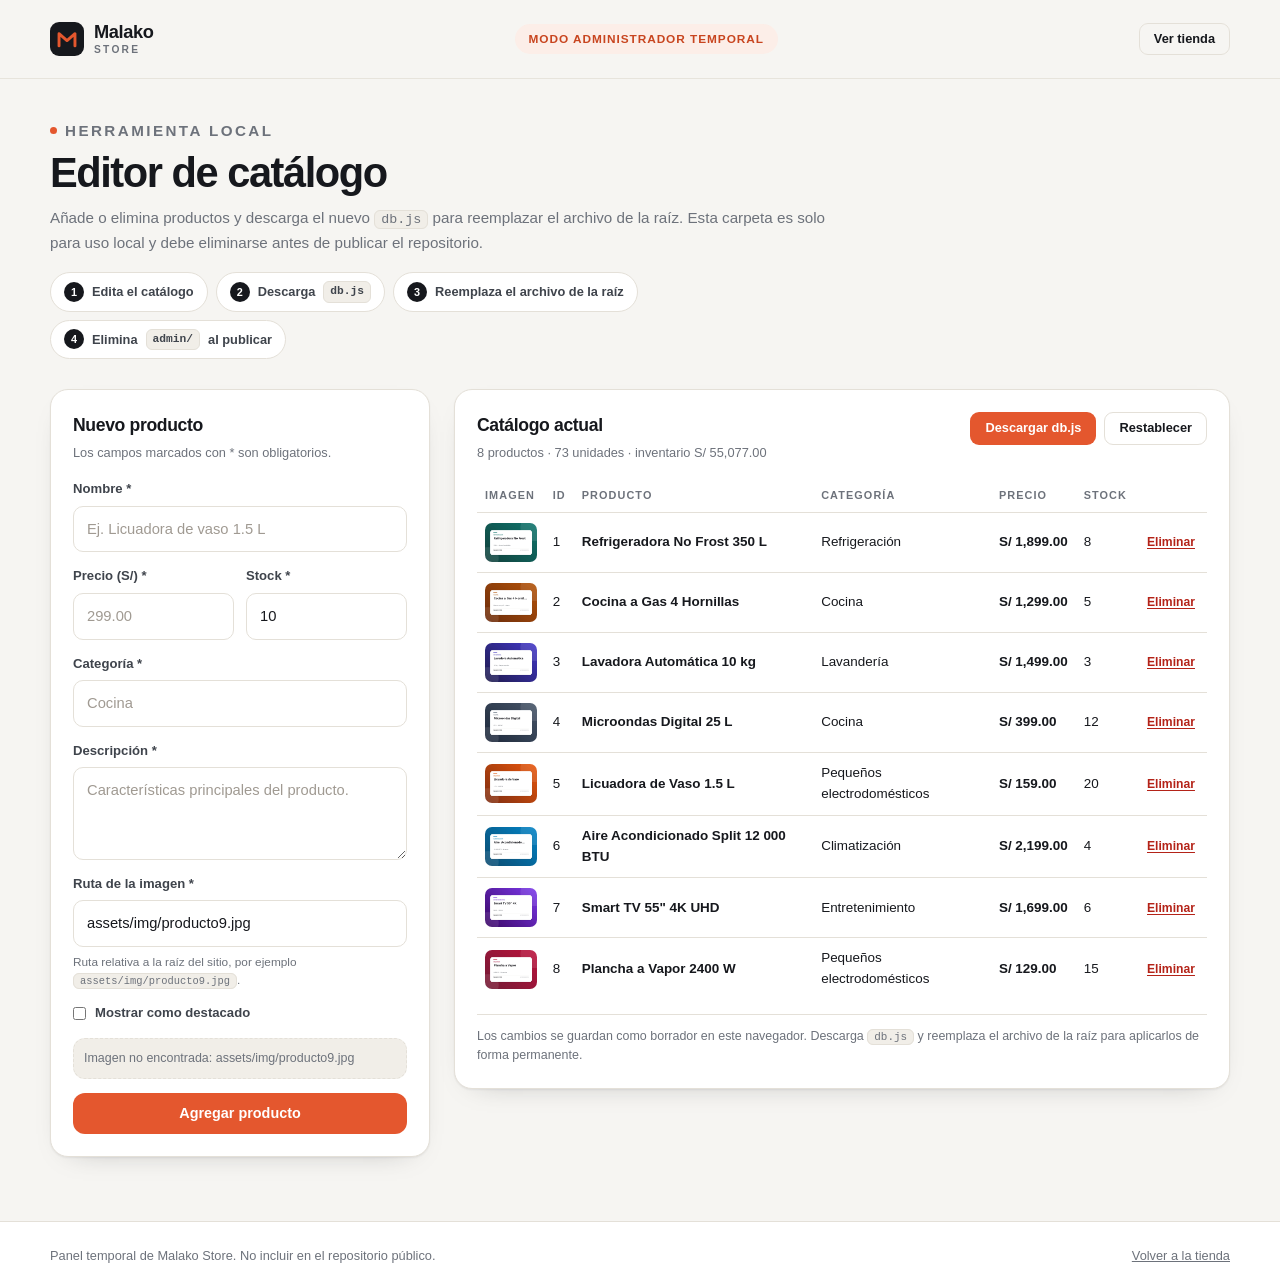
==== admin/index.html @ 4472041f "Add files via upload" ====
<!DOCTYPE html>
<html lang="es">
<head>
  <meta charset="UTF-8">
  <meta name="viewport" content="width=device-width, initial-scale=1">
  <meta name="theme-color" content="#16181d">
  <meta name="robots" content="noindex, nofollow">
  <meta name="description" content="Panel temporal para administrar el catálogo local de Malako Store.">
  <title>Administración temporal | Malako Store</title>
  <link rel="icon" href="../favicon.svg" type="image/svg+xml">
  <link rel="stylesheet" href="../style.css">
  <style>
    .admin-page {
      background: var(--bg);
    }

    .admin-topbar .header-inner {
      grid-template-columns: auto auto auto;
    }

    .admin-badge {
      justify-self: center;
      padding: 6px 14px;
      border-radius: 999px;
      background: var(--accent-soft);
      color: var(--accent-strong);
      font-size: 0.74rem;
      font-weight: 700;
      letter-spacing: 0.08em;
      text-transform: uppercase;
      white-space: nowrap;
    }

    .admin-main {
      padding: 38px 0 64px;
    }

    .admin-hero {
      max-width: 780px;
    }

    .admin-hero h1 {
      margin: 8px 0 10px;
      font-size: clamp(1.8rem, 4vw, 2.6rem);
      letter-spacing: -0.035em;
      line-height: 1.1;
    }

    .admin-hero p {
      color: var(--muted);
      font-size: 0.95rem;
    }

    .admin-steps {
      display: flex;
      flex-wrap: wrap;
      gap: 8px;
      margin-top: 18px;
      counter-reset: step;
    }

    .admin-steps li {
      display: inline-flex;
      align-items: center;
      gap: 8px;
      padding: 8px 13px;
      border: 1px solid var(--line);
      border-radius: 999px;
      background: var(--surface);
      font-size: 0.8rem;
      font-weight: 600;
      color: var(--ink-soft);
      counter-increment: step;
    }

    .admin-steps li::before {
      content: counter(step);
      display: grid;
      place-items: center;
      width: 20px;
      height: 20px;
      border-radius: 50%;
      background: var(--ink);
      color: #fff;
      font-size: 0.68rem;
      font-weight: 700;
    }

    .admin-grid {
      display: grid;
      grid-template-columns: minmax(0, 380px) minmax(0, 1fr);
      gap: 24px;
      align-items: start;
      margin-top: 30px;
    }

    .panel {
      padding: 22px;
      background: var(--surface);
      border: 1px solid var(--line);
      border-radius: 18px;
      box-shadow: var(--shadow-sm);
    }

    .panel-head {
      margin-bottom: 16px;
    }

    .panel-head h2 {
      font-size: 1.1rem;
      letter-spacing: -0.02em;
    }

    .panel-head p {
      margin-top: 4px;
      font-size: 0.8rem;
      color: var(--muted);
    }

    .panel-head-row {
      display: flex;
      flex-wrap: wrap;
      align-items: flex-start;
      justify-content: space-between;
      gap: 12px;
    }

    .admin-actions {
      display: flex;
      flex-wrap: wrap;
      gap: 8px;
    }

    .field-hint {
      font-size: 0.74rem;
      color: var(--muted);
    }

    .check {
      display: flex;
      align-items: center;
      gap: 9px;
      font-size: 0.86rem;
      font-weight: 600;
      color: var(--ink-soft);
      cursor: pointer;
    }

    .check input {
      width: auto;
      padding: 0;
      margin: 0;
      accent-color: var(--accent);
    }

    .image-preview {
      display: flex;
      align-items: center;
      gap: 12px;
      padding: 10px;
      border: 1px dashed var(--line);
      border-radius: 12px;
      background: var(--surface-2);
    }

    .image-preview img {
      width: 80px;
      height: 60px;
      border-radius: 8px;
      object-fit: cover;
      background: var(--surface);
    }

    .image-preview img:not([src]) {
      display: none;
    }

    .form-message.is-success {
      color: var(--success);
    }

    .image-preview span {
      font-size: 0.78rem;
      color: var(--muted);
      word-break: break-all;
    }

    .admin-banner {
      margin-bottom: 18px;
      padding: 10px 14px;
      border: 1px solid #f0d2c6;
      border-radius: 10px;
      background: var(--accent-soft);
      color: var(--accent-strong);
      font-size: 0.82rem;
      font-weight: 600;
    }

    .table-wrap {
      margin-top: 16px;
      overflow-x: auto;
    }

    .admin-table {
      width: 100%;
      min-width: 660px;
      border-collapse: collapse;
      font-size: 0.84rem;
    }

    .admin-table th {
      padding: 8px;
      border-bottom: 1px solid var(--line);
      text-align: left;
      font-size: 0.68rem;
      font-weight: 700;
      letter-spacing: 0.1em;
      text-transform: uppercase;
      color: var(--muted);
      white-space: nowrap;
    }

    .admin-table td {
      padding: 10px 8px;
      border-bottom: 1px solid var(--line);
      vertical-align: middle;
    }

    .admin-table tr:last-child td {
      border-bottom: 0;
    }

    .admin-table img {
      width: 52px;
      height: 39px;
      border-radius: 7px;
      object-fit: cover;
      background: var(--surface-2);
    }

    .admin-table .cell-name {
      font-weight: 600;
      min-width: 180px;
    }

    .admin-table .cell-price {
      white-space: nowrap;
      font-weight: 700;
    }

    .delete-btn {
      border: 0;
      background: none;
      padding: 4px;
      font-size: 0.76rem;
      font-weight: 700;
      color: var(--danger);
      text-decoration: underline;
      text-underline-offset: 2px;
    }

    .admin-note {
      margin-top: 14px;
      padding-top: 12px;
      border-top: 1px solid var(--line);
      font-size: 0.78rem;
      color: var(--muted);
    }

    .admin-footer {
      padding: 24px 0;
      border-top: 1px solid var(--line);
      background: var(--surface);
    }

    .admin-footer .container {
      display: flex;
      flex-wrap: wrap;
      align-items: center;
      justify-content: space-between;
      gap: 10px;
      font-size: 0.8rem;
      color: var(--muted);
    }

    @media (max-width: 1040px) {
      .admin-grid {
        grid-template-columns: 1fr;
      }
    }

    @media (max-width: 720px) {
      .admin-topbar .header-inner {
        grid-template-columns: 1fr auto;
      }

      .admin-badge {
        grid-column: 1 / -1;
        grid-row: 2;
        justify-self: start;
      }
    }
  </style>
</head>
<body class="admin-page">
  <header class="site-header admin-topbar">
    <div class="container header-inner">
      <a class="brand" href="../index.html" aria-label="Malako Store, ir a la tienda">
        <span class="brand-mark" aria-hidden="true">
          <svg viewBox="0 0 64 64" width="34" height="34">
            <rect width="64" height="64" rx="17" fill="currentColor"></rect>
            <path d="M17 45V22l15 13 15-13v23" fill="none" stroke="#e4572e" stroke-width="5.5" stroke-linecap="round" stroke-linejoin="round"></path>
          </svg>
        </span>
        <span class="brand-text"><strong>Malako</strong><small>Store</small></span>
      </a>
      <span class="admin-badge">Modo administrador temporal</span>
      <a class="btn btn-ghost btn-sm" href="../index.html">Ver tienda</a>
    </div>
  </header>

  <main class="container admin-main">
    <section class="admin-hero">
      <p class="eyebrow"><span class="dot" aria-hidden="true"></span> Herramienta local</p>
      <h1>Editor de catálogo</h1>
      <p>Añade o elimina productos y descarga el nuevo <code>db.js</code> para reemplazar el archivo de la raíz. Esta carpeta es solo para uso local y debe eliminarse antes de publicar el repositorio.</p>
      <ol class="admin-steps">
        <li>Edita el catálogo</li>
        <li>Descarga <code>db.js</code></li>
        <li>Reemplaza el archivo de la raíz</li>
        <li>Elimina <code>admin/</code> al publicar</li>
      </ol>
    </section>

    <p class="admin-banner" id="draft-note" hidden>Se restauró un borrador guardado en este navegador. Descarga <code>db.js</code> para aplicarlo de forma permanente.</p>

    <div class="admin-grid">
      <section class="panel" aria-labelledby="form-title">
        <div class="panel-head">
          <h2 id="form-title">Nuevo producto</h2>
          <p>Los campos marcados con * son obligatorios.</p>
        </div>

        <form class="form" id="product-form" novalidate>
          <div class="field">
            <label for="nombre">Nombre *</label>
            <input id="nombre" name="nombre" type="text" required minlength="3" maxlength="80" placeholder="Ej. Licuadora de vaso 1.5 L">
          </div>

          <div class="field-row">
            <div class="field">
              <label for="precio">Precio (S/) *</label>
              <input id="precio" name="precio" type="number" required min="1" step="0.01" inputmode="decimal" placeholder="299.00">
            </div>
            <div class="field">
              <label for="stock">Stock *</label>
              <input id="stock" name="stock" type="number" required min="0" step="1" value="10" inputmode="numeric">
            </div>
          </div>

          <div class="field">
            <label for="categoria">Categoría *</label>
            <input id="categoria" name="categoria" type="text" required list="categorias" maxlength="40" placeholder="Cocina">
            <datalist id="categorias"></datalist>
          </div>

          <div class="field">
            <label for="descripcion">Descripción *</label>
            <textarea id="descripcion" name="descripcion" required minlength="10" maxlength="220" rows="3" placeholder="Características principales del producto."></textarea>
          </div>

          <div class="field">
            <label for="imagen">Ruta de la imagen *</label>
            <input id="imagen" name="imagen" type="text" required pattern="(assets/|\.\./).+\.(jpg|jpeg|png|webp|svg)" placeholder="assets/img/producto9.jpg">
            <p class="field-hint">Ruta relativa a la raíz del sitio, por ejemplo <code>assets/img/producto9.jpg</code>.</p>
          </div>

          <div class="field">
            <label class="check"><input id="destacado" name="destacado" type="checkbox"> Mostrar como destacado</label>
          </div>

          <div class="image-preview" id="preview-wrap" hidden>
            <img id="preview" alt="Vista previa de la imagen">
            <span id="preview-name"></span>
          </div>

          <p class="form-message" id="form-message" role="status"></p>

          <button class="btn btn-primary btn-block" type="submit">Agregar producto</button>
        </form>
      </section>

      <section class="panel" aria-labelledby="table-title">
        <div class="panel-head panel-head-row">
          <div>
            <h2 id="table-title">Catálogo actual</h2>
            <p id="catalog-stats"></p>
          </div>
          <div class="admin-actions">
            <button class="btn btn-primary btn-sm" id="download-btn" type="button">Descargar db.js</button>
            <button class="btn btn-ghost btn-sm" id="reset-btn" type="button">Restablecer</button>
          </div>
        </div>

        <div class="table-wrap">
          <table class="admin-table">
            <thead>
              <tr>
                <th>Imagen</th>
                <th>ID</th>
                <th>Producto</th>
                <th>Categoría</th>
                <th>Precio</th>
                <th>Stock</th>
                <th><span class="sr-only">Acciones</span></th>
              </tr>
            </thead>
            <tbody id="product-rows"></tbody>
          </table>
        </div>

        <p class="empty-state" id="table-empty" hidden>No hay productos. Agrega el primero con el formulario.</p>
        <p class="admin-note">Los cambios se guardan como borrador en este navegador. Descarga <code>db.js</code> y reemplaza el archivo de la raíz para aplicarlos de forma permanente.</p>
      </section>
    </div>
  </main>

  <footer class="admin-footer">
    <div class="container">
      <p>Panel temporal de Malako Store. No incluir en el repositorio público.</p>
      <a href="../index.html">Volver a la tienda</a>
    </div>
  </footer>

  <script src="../db.js" defer></script>
  <script src="admin.js" defer></script>
</body>
</html>
---- style.css ----
:root {
  --bg: #f6f5f2;
  --surface: #ffffff;
  --surface-2: #f1eee8;
  --ink: #16181d;
  --ink-soft: #3f444c;
  --muted: #6d727b;
  --line: #e4e0d8;
  --accent: #e4572e;
  --accent-strong: #c8451f;
  --accent-soft: #fceee8;
  --teal: #0f766e;
  --success: #1f7a5c;
  --warning: #b45309;
  --danger: #b42318;
  --wa: #1b8a5a;
  --wa-strong: #157a4d;
  --shadow-sm: 0 1px 2px rgba(22, 24, 29, 0.06), 0 10px 30px -22px rgba(22, 24, 29, 0.4);
  --shadow-md: 0 18px 50px -24px rgba(22, 24, 29, 0.4);
  --shadow-lg: 0 40px 90px -30px rgba(22, 24, 29, 0.5);
  --radius-sm: 10px;
  --radius: 16px;
  --radius-lg: 24px;
  --container: 1180px;
  --header-h: 78px;
  --font-sans: "Segoe UI", "Helvetica Neue", Arial, system-ui, -apple-system, sans-serif;
}

*,
*::before,
*::after {
  box-sizing: border-box;
}

[hidden] {
  display: none !important;
}

html {
  scroll-behavior: smooth;
  scroll-padding-top: calc(var(--header-h) + 20px);
}

body {
  margin: 0;
  font-family: var(--font-sans);
  color: var(--ink);
  background: var(--bg);
  line-height: 1.55;
  -webkit-font-smoothing: antialiased;
  text-rendering: optimizeLegibility;
}

body.no-scroll {
  overflow: hidden;
}

img {
  display: block;
  max-width: 100%;
}

img.is-fallback {
  object-fit: contain;
  padding: 18px;
  background: var(--surface-2);
}

h1,
h2,
h3,
p {
  margin: 0;
}

ul,
ol {
  margin: 0;
  padding: 0;
  list-style: none;
}

button,
input,
select,
textarea {
  font: inherit;
  color: inherit;
}

button {
  cursor: pointer;
}

a {
  color: inherit;
}

code {
  font-family: "Cascadia Code", Consolas, monospace;
  font-size: 0.88em;
  background: var(--surface-2);
  border: 1px solid var(--line);
  border-radius: 6px;
  padding: 1px 6px;
}

::selection {
  background: var(--accent);
  color: #fff;
}

:focus-visible {
  outline: 3px solid var(--accent);
  outline-offset: 2px;
}

.sr-only {
  position: absolute;
  width: 1px;
  height: 1px;
  padding: 0;
  margin: -1px;
  overflow: hidden;
  clip: rect(0 0 0 0);
  white-space: nowrap;
  border: 0;
}

.skip-link {
  position: absolute;
  top: -60px;
  left: 16px;
  z-index: 200;
  background: var(--ink);
  color: #fff;
  padding: 10px 16px;
  border-radius: 0 0 10px 10px;
  text-decoration: none;
  font-size: 0.9rem;
}

.skip-link:focus {
  top: 0;
}

.container {
  width: min(100% - 40px, var(--container));
  margin-inline: auto;
}

.eyebrow {
  display: inline-flex;
  align-items: center;
  gap: 8px;
  font-size: 0.74rem;
  font-weight: 700;
  letter-spacing: 0.16em;
  text-transform: uppercase;
  color: var(--muted);
}

.eyebrow .dot {
  width: 7px;
  height: 7px;
  border-radius: 50%;
  background: var(--accent);
}

.helper {
  font-size: 0.8rem;
  color: var(--muted);
}

.helper-center {
  text-align: center;
}

.section {
  padding: 68px 0;
}

.section-head {
  display: flex;
  align-items: flex-end;
  justify-content: space-between;
  gap: 20px;
}

.section-head h2 {
  font-size: clamp(1.7rem, 3vw, 2.25rem);
  letter-spacing: -0.03em;
  line-height: 1.1;
  margin-top: 6px;
}

.site-header {
  position: sticky;
  top: 0;
  z-index: 50;
  background: rgba(246, 245, 242, 0.88);
  backdrop-filter: blur(14px);
  -webkit-backdrop-filter: blur(14px);
  border-bottom: 1px solid rgba(228, 224, 216, 0.8);
}

.header-inner {
  display: grid;
  grid-template-columns: auto minmax(220px, 520px) auto;
  align-items: center;
  justify-content: space-between;
  gap: 24px;
  min-height: var(--header-h);
}

.brand {
  display: inline-flex;
  align-items: center;
  gap: 10px;
  text-decoration: none;
  color: var(--ink);
}

.brand-mark {
  display: inline-flex;
  color: var(--ink);
}

.brand-text {
  display: flex;
  flex-direction: column;
  line-height: 1;
}

.brand-text strong {
  font-size: 1.14rem;
  letter-spacing: -0.02em;
}

.brand-text small {
  margin-top: 3px;
  font-size: 0.64rem;
  font-weight: 600;
  letter-spacing: 0.22em;
  text-transform: uppercase;
  color: var(--muted);
}

.search {
  position: relative;
  display: flex;
  align-items: center;
  width: 100%;
}

.search-icon {
  position: absolute;
  left: 16px;
  color: var(--muted);
  pointer-events: none;
}

.search input {
  width: 100%;
  border: 1px solid var(--line);
  background: var(--surface);
  border-radius: 999px;
  padding: 12px 48px 12px 44px;
  font-size: 0.92rem;
  color: var(--ink);
  transition: border-color 0.2s ease, box-shadow 0.2s ease;
}

.search input::placeholder {
  color: #98928a;
}

.search input:focus {
  outline: none;
  border-color: var(--accent);
  box-shadow: 0 0 0 4px var(--accent-soft);
}

.search-submit {
  position: absolute;
  right: 6px;
  display: grid;
  place-items: center;
  width: 34px;
  height: 34px;
  border: 0;
  border-radius: 50%;
  background: var(--ink);
  color: #fff;
  transition: background 0.2s ease;
}

.search-submit:hover {
  background: var(--accent);
}

.header-actions {
  display: flex;
  align-items: center;
  gap: 6px;
}

.user-area {
  position: relative;
}

.icon-btn {
  display: inline-flex;
  align-items: center;
  gap: 8px;
  padding: 9px 12px;
  border: 1px solid transparent;
  border-radius: 12px;
  background: transparent;
  color: var(--ink);
  font-size: 0.88rem;
  font-weight: 600;
  transition: background 0.2s ease, border-color 0.2s ease;
}

.icon-btn:hover {
  background: var(--surface);
  border-color: var(--line);
}

.icon-btn.is-logged {
  color: var(--teal);
}

.cart-btn {
  position: relative;
}

.cart-count {
  position: absolute;
  top: 0;
  left: 26px;
  min-width: 20px;
  height: 20px;
  padding: 0 5px;
  border-radius: 999px;
  background: var(--accent);
  color: #fff;
  font-size: 0.7rem;
  font-weight: 700;
  display: grid;
  place-items: center;
  animation: pop 0.28s ease;
}

.user-menu {
  position: absolute;
  right: 0;
  top: calc(100% + 10px);
  width: 250px;
  padding: 16px;
  background: var(--surface);
  border: 1px solid var(--line);
  border-radius: 16px;
  box-shadow: var(--shadow-md);
  z-index: 60;
}

.user-menu-name {
  font-weight: 700;
  letter-spacing: -0.01em;
}

.user-menu-email {
  font-size: 0.8rem;
  color: var(--muted);
  margin: 2px 0 12px;
  word-break: break-all;
}

@keyframes pop {
  0% {
    transform: scale(0.6);
  }
  70% {
    transform: scale(1.12);
  }
  100% {
    transform: scale(1);
  }
}

.hero {
  position: relative;
  padding: 58px 0 44px;
  overflow: hidden;
  background:
    radial-gradient(1100px 560px at 88% -12%, #ffe7dd 0%, rgba(255, 231, 221, 0) 62%),
    radial-gradient(860px 520px at -6% 8%, #e6f0ed 0%, rgba(230, 240, 237, 0) 58%);
}

.hero-inner {
  display: grid;
  grid-template-columns: 1.02fr 0.98fr;
  align-items: center;
  gap: 48px;
}

.hero-copy h1 {
  font-size: clamp(2.35rem, 5.2vw, 4rem);
  line-height: 1.04;
  letter-spacing: -0.04em;
  margin: 14px 0 18px;
}

.accent-text {
  color: var(--accent);
  white-space: nowrap;
  background-image: linear-gradient(transparent 66%, var(--accent-soft) 66%);
  -webkit-box-decoration-break: clone;
  box-decoration-break: clone;
}

.hero-text {
  max-width: 52ch;
  font-size: 1.04rem;
  color: var(--ink-soft);
}

.hero-actions {
  display: flex;
  flex-wrap: wrap;
  gap: 12px;
  margin-top: 28px;
}

.hero-perks {
  display: flex;
  flex-wrap: wrap;
  gap: 12px 20px;
  margin-top: 32px;
}

.hero-perks li {
  display: inline-flex;
  align-items: center;
  gap: 7px;
  font-size: 0.86rem;
  font-weight: 600;
  color: var(--ink-soft);
}

.hero-perks svg {
  color: var(--teal);
}

.hero-media {
  position: relative;
  min-height: 430px;
  display: grid;
  place-items: center;
}

.hero-card {
  background: var(--surface);
  border: 1px solid rgba(228, 224, 216, 0.9);
  border-radius: var(--radius-lg);
  overflow: hidden;
  box-shadow: var(--shadow-md);
}

.hero-card img {
  width: 100%;
  height: auto;
  aspect-ratio: 4 / 3;
  object-fit: cover;
}

.hero-card-main {
  width: 82%;
  transform: translateX(-4%) rotate(-2.5deg);
}

.hero-card-small {
  position: absolute;
  right: -3%;
  bottom: -24px;
  width: 32%;
  padding: 7px;
  transform: rotate(4deg);
  animation: floaty 6s ease-in-out infinite;
}

.hero-card-small img {
  border-radius: 14px;
}

.hero-badge {
  position: absolute;
  top: 6px;
  left: 2px;
  display: flex;
  flex-direction: column;
  align-items: center;
  padding: 12px 18px;
  border-radius: 18px;
  background: var(--ink);
  color: #fff;
  box-shadow: var(--shadow-md);
}

.hero-badge strong {
  font-size: 1.35rem;
  line-height: 1;
}

.hero-badge span {
  font-size: 0.68rem;
  letter-spacing: 0.08em;
  text-transform: uppercase;
  color: rgba(255, 255, 255, 0.7);
  margin-top: 4px;
}

.hero-chip {
  position: absolute;
  left: 6px;
  bottom: 34px;
  display: inline-flex;
  align-items: center;
  gap: 9px;
  padding: 10px 15px;
  border-radius: 999px;
  background: var(--surface);
  border: 1px solid var(--line);
  box-shadow: var(--shadow-sm);
  font-size: 0.82rem;
  font-weight: 600;
}

.hero-chip-dot {
  width: 8px;
  height: 8px;
  border-radius: 50%;
  background: var(--wa);
  box-shadow: 0 0 0 4px rgba(27, 138, 90, 0.15);
}

@keyframes floaty {
  0%,
  100% {
    transform: translateY(0) rotate(4deg);
  }
  50% {
    transform: translateY(-9px) rotate(4deg);
  }
}

.catalog {
  padding-top: 30px;
}

.results-count {
  font-size: 0.86rem;
  color: var(--muted);
}

.catalog-toolbar {
  display: flex;
  align-items: center;
  justify-content: space-between;
  gap: 18px;
  margin: 26px 0 26px;
}

.chips {
  display: flex;
  flex-wrap: wrap;
  gap: 8px;
}

.chip {
  padding: 9px 16px;
  border: 1px solid var(--line);
  border-radius: 999px;
  background: var(--surface);
  color: var(--ink-soft);
  font-size: 0.85rem;
  font-weight: 600;
  transition: background 0.18s ease, color 0.18s ease, border-color 0.18s ease;
}

.chip:hover {
  border-color: var(--ink);
  color: var(--ink);
}

.chip.is-active {
  background: var(--ink);
  border-color: var(--ink);
  color: #fff;
}

.sort-control {
  display: inline-flex;
  align-items: center;
  gap: 10px;
  font-size: 0.82rem;
  font-weight: 600;
  color: var(--muted);
  white-space: nowrap;
}

.sort-control select {
  padding: 9px 12px;
  border: 1px solid var(--line);
  border-radius: 10px;
  background: var(--surface);
  color: var(--ink);
  font-size: 0.85rem;
  cursor: pointer;
}

.product-grid {
  display: grid;
  grid-template-columns: repeat(auto-fill, minmax(235px, 1fr));
  gap: 22px;
}

.product-card {
  display: flex;
  flex-direction: column;
  background: var(--surface);
  border: 1px solid var(--line);
  border-radius: var(--radius);
  overflow: hidden;
  transition: transform 0.24s ease, box-shadow 0.24s ease, border-color 0.24s ease;
}

.product-card:hover {
  transform: translateY(-4px);
  box-shadow: var(--shadow-md);
  border-color: transparent;
}

.product-media {
  position: relative;
  aspect-ratio: 4 / 3;
  overflow: hidden;
  background: var(--surface-2);
}

.product-media img {
  width: 100%;
  height: 100%;
  object-fit: cover;
  transition: transform 0.4s ease;
}

.product-card:hover .product-media img {
  transform: scale(1.04);
}

.product-tag {
  position: absolute;
  top: 12px;
  left: 12px;
  z-index: 1;
  padding: 5px 10px;
  border-radius: 999px;
  background: var(--ink);
  color: #fff;
  font-size: 0.68rem;
  font-weight: 700;
  letter-spacing: 0.06em;
  text-transform: uppercase;
}

.product-body {
  display: flex;
  flex-direction: column;
  gap: 7px;
  flex: 1;
  padding: 18px;
}

.product-category {
  font-size: 0.68rem;
  font-weight: 700;
  letter-spacing: 0.12em;
  text-transform: uppercase;
  color: var(--accent);
}

.product-name {
  font-size: 1rem;
  font-weight: 700;
  line-height: 1.35;
  letter-spacing: -0.01em;
}

.product-desc {
  font-size: 0.84rem;
  line-height: 1.5;
  color: var(--muted);
  display: -webkit-box;
  -webkit-line-clamp: 2;
  -webkit-box-orient: vertical;
  overflow: hidden;
}

.product-meta {
  display: flex;
  align-items: baseline;
  justify-content: space-between;
  gap: 8px;
  margin-top: auto;
  padding-top: 12px;
}

.product-price {
  font-size: 1.18rem;
  font-weight: 800;
  letter-spacing: -0.02em;
}

.product-stock {
  font-size: 0.72rem;
  font-weight: 700;
  color: var(--success);
}

.product-stock.is-low {
  color: var(--warning);
}

.product-card .btn-add {
  margin-top: 4px;
}

.btn {
  display: inline-flex;
  align-items: center;
  justify-content: center;
  gap: 9px;
  padding: 12px 18px;
  border: 1px solid transparent;
  border-radius: 12px;
  font-size: 0.9rem;
  font-weight: 700;
  line-height: 1;
  text-decoration: none;
  white-space: nowrap;
  transition: background 0.18s ease, color 0.18s ease, border-color 0.18s ease, transform 0.18s ease;
}

.btn:hover {
  transform: translateY(-1px);
}

.btn:active {
  transform: translateY(0);
}

.btn:disabled {
  opacity: 0.5;
  cursor: not-allowed;
  transform: none;
}

.btn-primary {
  background: var(--accent);
  color: #fff;
}

.btn-primary:hover {
  background: var(--accent-strong);
}

.btn-ghost {
  background: transparent;
  border-color: var(--line);
  color: var(--ink);
}

.btn-ghost:hover {
  background: var(--surface);
  border-color: var(--ink);
}

.btn-lg {
  padding: 15px 24px;
  font-size: 0.98rem;
}

.btn-sm {
  padding: 9px 14px;
  font-size: 0.8rem;
  border-radius: 9px;
}

.btn-block {
  width: 100%;
}

.btn-wa {
  background: var(--wa);
  color: #fff;
}

.btn-wa:hover {
  background: var(--wa-strong);
}

.empty-state {
  padding: 48px 24px;
  text-align: center;
  border: 1px dashed var(--line);
  border-radius: var(--radius);
  background: var(--surface);
  color: var(--muted);
}

.empty-state svg {
  color: var(--accent);
  margin: 0 auto 12px;
}

.empty-state h3 {
  font-size: 1.08rem;
  color: var(--ink);
}

.empty-state p {
  font-size: 0.9rem;
  margin: 4px 0 18px;
}

.benefits {
  background: var(--ink);
  color: #f4f2ed;
  padding: 64px 0;
  margin-top: 30px;
}

.benefits .eyebrow {
  color: #f0a58c;
}

.benefits h2 {
  color: #fff;
}

.benefit-grid {
  display: grid;
  grid-template-columns: repeat(3, minmax(0, 1fr));
  gap: 18px;
  margin-top: 30px;
}

.benefit-card {
  padding: 26px;
  border: 1px solid rgba(255, 255, 255, 0.1);
  border-radius: var(--radius);
  background: rgba(255, 255, 255, 0.045);
}

.benefit-number {
  display: inline-block;
  font-size: 0.78rem;
  font-weight: 800;
  letter-spacing: 0.14em;
  color: var(--accent);
  margin-bottom: 16px;
}

.benefit-card h3 {
  font-size: 1.08rem;
  letter-spacing: -0.01em;
  margin-bottom: 6px;
}

.benefit-card p {
  font-size: 0.88rem;
  color: rgba(255, 255, 255, 0.66);
}

.payment-strip {
  display: flex;
  align-items: center;
  gap: 18px;
  margin-top: 26px;
  padding: 18px 22px;
  border-radius: var(--radius);
  background: rgba(255, 255, 255, 0.06);
  border: 1px solid rgba(255, 255, 255, 0.08);
}

.payment-strip p {
  font-size: 0.72rem;
  font-weight: 700;
  letter-spacing: 0.14em;
  text-transform: uppercase;
  color: rgba(255, 255, 255, 0.55);
}

.payment-strip ul {
  display: flex;
  flex-wrap: wrap;
  gap: 8px;
}

.payment-strip li {
  padding: 5px 12px;
  border-radius: 999px;
  background: rgba(255, 255, 255, 0.09);
  font-size: 0.8rem;
  font-weight: 600;
}

.site-footer {
  background: var(--surface);
  border-top: 1px solid var(--line);
  padding: 56px 0 24px;
}

.footer-inner {
  display: grid;
  grid-template-columns: 1.6fr 1fr 1fr 1.2fr;
  gap: 34px;
}

.footer-brand p {
  max-width: 34ch;
  margin-top: 14px;
  font-size: 0.88rem;
  color: var(--muted);
}

.footer-col h3 {
  font-size: 0.72rem;
  font-weight: 700;
  letter-spacing: 0.14em;
  text-transform: uppercase;
  color: var(--muted);
  margin-bottom: 14px;
}

.footer-col ul {
  display: flex;
  flex-direction: column;
  gap: 9px;
}

.footer-col a,
.footer-col span {
  font-size: 0.88rem;
  color: var(--ink-soft);
  text-decoration: none;
}

.footer-col a:hover {
  color: var(--accent);
}

.footer-note p {
  font-size: 0.82rem;
  color: var(--muted);
  line-height: 1.6;
}

.footer-bottom {
  display: flex;
  align-items: center;
  justify-content: space-between;
  gap: 10px;
  margin-top: 40px;
  padding-top: 20px;
  border-top: 1px solid var(--line);
  font-size: 0.78rem;
  color: var(--muted);
}

.whatsapp-fab {
  position: fixed;
  right: 22px;
  bottom: 22px;
  z-index: 40;
  display: grid;
  place-items: center;
  width: 54px;
  height: 54px;
  border-radius: 50%;
  background: var(--wa);
  color: #fff;
  box-shadow: 0 14px 30px -12px rgba(27, 138, 90, 0.7);
  transition: transform 0.18s ease, background 0.18s ease;
}

.whatsapp-fab:hover {
  transform: translateY(-2px) scale(1.04);
  background: var(--wa-strong);
}

.overlay {
  position: fixed;
  inset: 0;
  z-index: 70;
  background: rgba(12, 14, 17, 0.45);
  opacity: 0;
  visibility: hidden;
  transition: opacity 0.25s ease, visibility 0.25s ease;
}

.overlay.is-open {
  opacity: 1;
  visibility: visible;
}

.drawer {
  position: fixed;
  inset: 0;
  z-index: 80;
  display: flex;
  justify-content: flex-end;
  visibility: hidden;
  pointer-events: none;
}

.drawer.is-open {
  visibility: visible;
}

.drawer-panel {
  display: flex;
  flex-direction: column;
  width: min(430px, 100%);
  height: 100%;
  background: var(--surface);
  box-shadow: var(--shadow-lg);
  transform: translateX(100%);
  transition: transform 0.3s cubic-bezier(0.4, 0, 0.2, 1);
}

.drawer.is-open .drawer-panel {
  transform: translateX(0);
  pointer-events: auto;
}

.drawer-head {
  display: flex;
  align-items: center;
  justify-content: space-between;
  gap: 16px;
  padding: 18px 22px;
  border-bottom: 1px solid var(--line);
}

.drawer-head h2 {
  font-size: 1.3rem;
  letter-spacing: -0.02em;
  margin-top: 2px;
}

.drawer-body {
  flex: 1;
  overflow-y: auto;
  padding: 18px 22px;
}

.cart-items {
  display: flex;
  flex-direction: column;
  gap: 16px;
}

.cart-line {
  display: grid;
  grid-template-columns: 72px minmax(0, 1fr) auto;
  gap: 14px;
  align-items: start;
  padding-bottom: 16px;
  border-bottom: 1px solid var(--line);
}

.cart-line:last-child {
  border-bottom: 0;
  padding-bottom: 0;
}

.cart-thumb {
  width: 72px;
  height: 72px;
  border-radius: 12px;
  border: 1px solid var(--line);
  object-fit: cover;
  background: var(--surface-2);
}

.cart-line-name {
  font-size: 0.9rem;
  font-weight: 700;
  line-height: 1.3;
}

.cart-line-price {
  font-size: 0.78rem;
  color: var(--muted);
  margin-top: 3px;
}

.qty-control {
  display: inline-flex;
  align-items: center;
  margin-top: 10px;
  border: 1px solid var(--line);
  border-radius: 999px;
  overflow: hidden;
}

.qty-btn {
  width: 30px;
  height: 30px;
  border: 0;
  background: var(--surface);
  font-size: 1rem;
  line-height: 1;
  color: var(--ink);
  transition: background 0.15s ease;
}

.qty-btn:hover {
  background: var(--surface-2);
}

.qty-value {
  min-width: 30px;
  text-align: center;
  font-size: 0.82rem;
  font-weight: 700;
}

.cart-line-side {
  display: flex;
  flex-direction: column;
  align-items: flex-end;
  gap: 8px;
}

.cart-line-total {
  font-size: 0.9rem;
  font-weight: 800;
  white-space: nowrap;
}

.link-btn {
  border: 0;
  background: none;
  padding: 0;
  font-size: 0.76rem;
  font-weight: 600;
  color: var(--danger);
  text-decoration: underline;
  text-underline-offset: 2px;
}

.cart-empty {
  text-align: center;
  padding: 46px 10px;
  color: var(--muted);
}

.cart-empty svg {
  color: var(--muted);
  margin: 0 auto 12px;
}

.cart-empty h3 {
  font-size: 1.04rem;
  color: var(--ink);
}

.cart-empty p {
  font-size: 0.88rem;
  margin: 4px 0 18px;
}

.drawer-foot {
  padding: 18px 22px 20px;
  border-top: 1px solid var(--line);
  background: var(--surface);
}

.total-row {
  display: flex;
  align-items: baseline;
  justify-content: space-between;
  gap: 12px;
  margin-bottom: 8px;
  font-size: 0.92rem;
  font-weight: 600;
}

.total-row strong {
  font-size: 1.4rem;
  font-weight: 800;
  letter-spacing: -0.02em;
}

.drawer-foot .helper {
  margin-bottom: 14px;
}

.whatsapp-note {
  display: block;
  margin-top: 12px;
  text-align: center;
  font-size: 0.8rem;
  color: var(--muted);
  text-decoration: underline;
  text-underline-offset: 3px;
}

.whatsapp-note:hover {
  color: var(--wa);
}

.modal {
  position: fixed;
  inset: 0;
  z-index: 90;
  display: flex;
  align-items: center;
  justify-content: center;
  padding: 24px;
  background: rgba(12, 14, 17, 0.5);
  backdrop-filter: blur(3px);
  -webkit-backdrop-filter: blur(3px);
  opacity: 0;
  visibility: hidden;
  pointer-events: none;
  transition: opacity 0.22s ease, visibility 0.22s ease;
}

.modal.is-open {
  opacity: 1;
  visibility: visible;
  pointer-events: auto;
}

.modal-card {
  position: relative;
  width: min(460px, 100%);
  max-height: calc(100vh - 48px);
  overflow-y: auto;
  padding: 30px;
  background: var(--surface);
  border-radius: 22px;
  box-shadow: var(--shadow-lg);
  transform: translateY(14px) scale(0.98);
  transition: transform 0.25s ease;
}

.modal.is-open .modal-card {
  transform: translateY(0) scale(1);
}

.modal-wide {
  width: min(920px, 100%);
}

.modal-close {
  position: absolute;
  top: 14px;
  right: 14px;
  display: grid;
  place-items: center;
  width: 36px;
  height: 36px;
  border: 0;
  border-radius: 50%;
  background: var(--surface-2);
  color: var(--ink);
  transition: background 0.18s ease;
}

.modal-close:hover {
  background: var(--line);
}

.modal-title {
  font-size: 1.5rem;
  letter-spacing: -0.03em;
  line-height: 1.15;
  padding-right: 34px;
}

.modal-subtitle {
  margin: 8px 0 20px;
  font-size: 0.9rem;
  color: var(--muted);
}

.modal-footnote {
  margin-top: 18px;
  text-align: center;
  font-size: 0.74rem;
  color: var(--muted);
}

.auth-tabs {
  display: grid;
  grid-template-columns: 1fr 1fr;
  gap: 4px;
  padding: 4px;
  margin-bottom: 20px;
  border-radius: 12px;
  background: var(--surface-2);
}

.auth-tab {
  padding: 10px;
  border: 0;
  border-radius: 9px;
  background: transparent;
  font-size: 0.85rem;
  font-weight: 700;
  color: var(--muted);
  transition: background 0.18s ease, color 0.18s ease;
}

.auth-tab.is-active {
  background: var(--surface);
  color: var(--ink);
  box-shadow: var(--shadow-sm);
}

.form {
  display: flex;
  flex-direction: column;
  gap: 14px;
}

.field {
  display: flex;
  flex-direction: column;
  gap: 6px;
  min-width: 0;
}

.field label {
  font-size: 0.82rem;
  font-weight: 600;
  color: var(--ink-soft);
}

.field input,
.field select,
.field textarea {
  width: 100%;
  padding: 11px 13px;
  border: 1px solid var(--line);
  border-radius: 10px;
  background: var(--surface);
  font-size: 0.92rem;
  color: var(--ink);
  transition: border-color 0.18s ease, box-shadow 0.18s ease;
}

.field textarea {
  resize: vertical;
  min-height: 66px;
}

.field input::placeholder,
.field textarea::placeholder {
  color: #a09a92;
}

.field input:focus,
.field select:focus,
.field textarea:focus {
  outline: none;
  border-color: var(--accent);
  box-shadow: 0 0 0 4px var(--accent-soft);
}

.field-row {
  display: grid;
  grid-template-columns: 1fr 1fr;
  gap: 12px;
}

.optional {
  font-weight: 400;
  color: var(--muted);
}

.form-message {
  font-size: 0.82rem;
  font-weight: 600;
  color: var(--danger);
  line-height: 1.4;
}

.form-message:empty {
  display: none;
}

.checkout-grid {
  display: grid;
  grid-template-columns: 0.85fr 1.15fr;
  gap: 28px;
  align-items: start;
}

.checkout-summary {
  padding: 18px;
  border: 1px solid var(--line);
  border-radius: var(--radius);
  background: var(--surface-2);
}

.checkout-summary h3 {
  font-size: 0.78rem;
  font-weight: 700;
  letter-spacing: 0.12em;
  text-transform: uppercase;
  color: var(--muted);
}

.summary-list {
  display: flex;
  flex-direction: column;
  gap: 10px;
  margin: 14px 0;
}

.summary-list li {
  display: flex;
  align-items: flex-start;
  justify-content: space-between;
  gap: 12px;
  padding-bottom: 10px;
  border-bottom: 1px dashed var(--line);
  font-size: 0.85rem;
}

.summary-list li:last-child {
  border-bottom: 0;
  padding-bottom: 0;
}

.summary-list strong {
  white-space: nowrap;
}

.summary-qty {
  color: var(--muted);
  font-weight: 600;
}

.checkout-summary .helper {
  font-size: 0.76rem;
}

.payment-box {
  margin-top: 18px;
  padding-top: 16px;
  border-top: 1px solid var(--line);
}

.payment-box p {
  font-size: 0.7rem;
  font-weight: 700;
  letter-spacing: 0.1em;
  text-transform: uppercase;
  color: var(--muted);
}

.payment-box ul {
  display: flex;
  flex-wrap: wrap;
  gap: 6px;
  margin-top: 8px;
}

.payment-box li {
  padding: 4px 10px;
  border: 1px solid var(--line);
  border-radius: 999px;
  background: var(--surface);
  font-size: 0.72rem;
  font-weight: 600;
}

.wa-icon {
  display: grid;
  place-items: center;
  width: 64px;
  height: 64px;
  margin-bottom: 16px;
  border-radius: 50%;
  background: #e7f6ee;
  color: var(--wa);
}

#wa-modal .btn {
  margin-top: 10px;
}

.toasts {
  position: fixed;
  left: 50%;
  bottom: 88px;
  z-index: 75;
  display: flex;
  flex-direction: column;
  align-items: center;
  gap: 8px;
  width: min(92vw, 420px);
  transform: translateX(-50%);
  pointer-events: none;
}

.toast {
  width: 100%;
  padding: 12px 16px;
  border-radius: 12px;
  background: var(--ink);
  color: #fff;
  font-size: 0.85rem;
  box-shadow: var(--shadow-md);
  opacity: 0;
  transform: translateY(10px);
  transition: opacity 0.2s ease, transform 0.2s ease;
}

.toast.is-visible {
  opacity: 1;
  transform: translateY(0);
}

.toast-success {
  border-left: 4px solid #4ade80;
}

.toast-error {
  border-left: 4px solid #f87171;
}

@media (max-width: 1024px) {
  .header-inner {
    gap: 16px;
  }

  .hero-inner {
    gap: 32px;
  }

  .footer-inner {
    grid-template-columns: 1.4fr 1fr 1fr;
  }

  .footer-note {
    grid-column: 1 / -1;
  }
}

@media (max-width: 900px) {
  .header-inner {
    grid-template-columns: 1fr auto;
    gap: 10px 16px;
    padding-block: 12px;
  }

  .search {
    grid-column: 1 / -1;
    grid-row: 2;
    max-width: none;
  }

  .hero-inner {
    grid-template-columns: 1fr;
  }

  .hero-media {
    min-height: 360px;
    max-width: 560px;
    width: 100%;
    margin-inline: auto;
  }

  .hero-card-main {
    width: 76%;
  }

  .hero-card-small {
    width: 32%;
  }
}

@media (max-width: 768px) {
  .section {
    padding: 48px 0;
  }

  .hero {
    padding-top: 38px;
  }

  .section-head {
    flex-direction: column;
    align-items: flex-start;
    gap: 8px;
  }

  .catalog-toolbar {
    flex-direction: column;
    align-items: stretch;
  }

  .sort-control {
    justify-content: space-between;
  }

  .sort-control select {
    flex: 1;
    max-width: 260px;
  }

  .benefit-grid {
    grid-template-columns: 1fr;
  }

  .benefits {
    padding: 48px 0;
  }

  .payment-strip {
    flex-direction: column;
    align-items: flex-start;
    gap: 10px;
  }

  .footer-inner {
    grid-template-columns: 1fr 1fr;
    gap: 28px;
  }

  .footer-brand {
    grid-column: 1 / -1;
  }

  .footer-note {
    grid-column: 1 / -1;
  }

  .modal {
    padding: 14px;
  }

  .modal-card {
    padding: 24px 20px;
    max-height: calc(100vh - 28px);
  }

  .checkout-grid {
    grid-template-columns: 1fr;
    gap: 20px;
  }
}

@media (max-width: 640px) {
  .container {
    width: calc(100% - 32px);
  }

  .header-label {
    display: none;
  }

  .icon-btn {
    padding: 9px 10px;
  }

  .header-actions {
    gap: 2px;
  }

  .user-menu {
    right: -56px;
    width: 230px;
  }

  .hero-copy h1 {
    font-size: clamp(2rem, 10vw, 2.7rem);
  }

  .hero-text {
    font-size: 0.96rem;
  }

  .hero-actions .btn {
    flex: 1;
    padding-inline: 12px;
  }

  .hero-media {
    min-height: 300px;
  }

  .hero-badge {
    padding: 10px 14px;
  }

  .hero-chip {
    bottom: 10px;
  }

  .product-grid {
    grid-template-columns: repeat(2, minmax(0, 1fr));
    gap: 14px;
  }

  .product-body {
    padding: 14px;
  }

  .product-name {
    font-size: 0.92rem;
  }

  .product-desc {
    font-size: 0.79rem;
  }

  .product-price {
    font-size: 1.04rem;
  }

  .product-stock {
    font-size: 0.66rem;
  }

  .product-card .btn-add {
    font-size: 0.78rem;
    padding: 10px;
  }

  .field-row {
    grid-template-columns: 1fr;
  }

  .cart-line {
    grid-template-columns: 60px minmax(0, 1fr);
  }

  .cart-thumb {
    width: 60px;
    height: 60px;
  }

  .cart-line-side {
    grid-column: 2;
    flex-direction: row;
    align-items: center;
    justify-content: space-between;
    width: 100%;
  }

  .footer-bottom {
    flex-direction: column;
    align-items: flex-start;
    gap: 6px;
  }

  .modal-title {
    font-size: 1.3rem;
  }

  .whatsapp-fab {
    right: 14px;
    bottom: 14px;
    width: 50px;
    height: 50px;
  }

  .toasts {
    bottom: 76px;
  }
}

@media (max-width: 420px) {
  .brand-text small {
    display: none;
  }

  .hero-card-main {
    width: 88%;
  }

  .hero-card-small {
    width: 36%;
    bottom: -14px;
  }

  .hero-badge {
    top: -2px;
    left: -4px;
  }

  .product-category {
    font-size: 0.63rem;
    letter-spacing: 0.08em;
  }

  .product-card .btn-add {
    font-size: 0.72rem;
    padding: 9px 6px;
  }

  .product-body {
    gap: 6px;
    padding: 12px;
  }

  .footer-inner {
    grid-template-columns: 1fr;
  }

  .chips {
    gap: 6px;
  }

  .chip {
    padding: 8px 12px;
    font-size: 0.8rem;
  }
}

@media (prefers-reduced-motion: reduce) {
  *,
  *::before,
  *::after {
    animation-duration: 0.01ms !important;
    animation-iteration-count: 1 !important;
    transition-duration: 0.01ms !important;
    scroll-behavior: auto !important;
  }
}
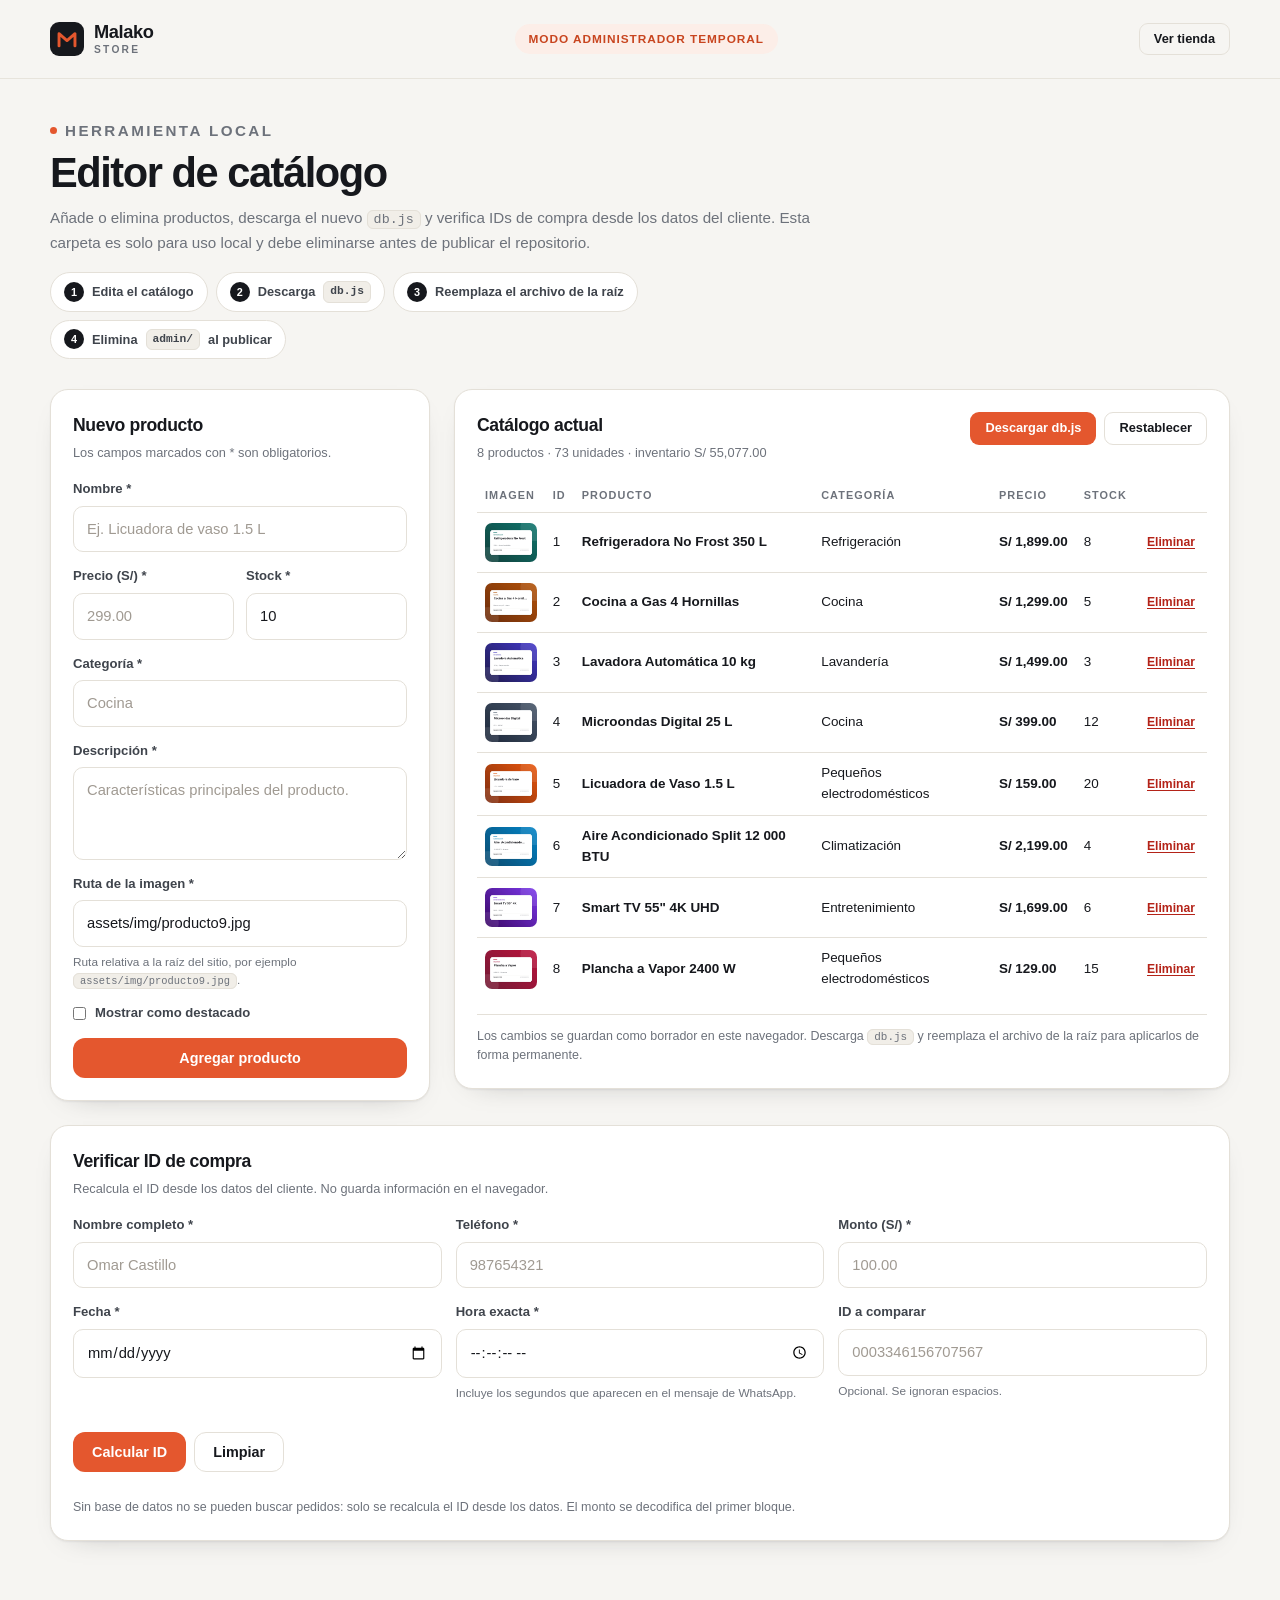
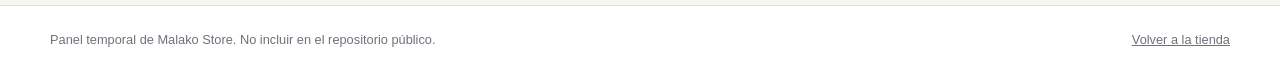
==== commit 0f5727df: "Add files via upload" ====
--- a/admin/index.html
+++ b/admin/index.html
@@ -267,6 +267,75 @@
       color: var(--muted);
     }
 
+    .verifier-panel {
+      margin-top: 24px;
+    }
+
+    .verifier-fields {
+      display: grid;
+      grid-template-columns: repeat(3, minmax(0, 1fr));
+      gap: 14px;
+    }
+
+    .verifier-actions {
+      display: flex;
+      flex-wrap: wrap;
+      gap: 8px;
+      margin-top: 16px;
+    }
+
+    .verifier-result {
+      margin-top: 16px;
+      padding: 16px;
+      border: 1px solid var(--line);
+      border-radius: 12px;
+      background: var(--surface-2);
+    }
+
+    .verifier-label {
+      font-size: 0.68rem;
+      font-weight: 700;
+      letter-spacing: 0.1em;
+      text-transform: uppercase;
+      color: var(--muted);
+    }
+
+    .verifier-id {
+      margin-top: 4px;
+      font-family: ui-monospace, SFMono-Regular, Consolas, "Liberation Mono", monospace;
+      font-size: 1.35rem;
+      font-weight: 700;
+      letter-spacing: 0.04em;
+      word-break: break-all;
+    }
+
+    .verifier-meta {
+      margin-top: 6px;
+      font-size: 0.82rem;
+      color: var(--muted);
+      word-break: break-word;
+    }
+
+    .verifier-status {
+      margin-top: 10px;
+      font-size: 0.85rem;
+      font-weight: 700;
+    }
+
+    .verifier-status.is-success {
+      color: var(--success);
+    }
+
+    .verifier-status.is-error {
+      color: var(--danger);
+    }
+
+    .verifier-note {
+      margin-top: 12px;
+      font-size: 0.78rem;
+      color: var(--muted);
+    }
+
     .admin-footer {
       padding: 24px 0;
       border-top: 1px solid var(--line);
@@ -287,6 +356,10 @@
       .admin-grid {
         grid-template-columns: 1fr;
       }
+
+      .verifier-fields {
+        grid-template-columns: repeat(2, minmax(0, 1fr));
+      }
     }
 
     @media (max-width: 720px) {
@@ -298,6 +371,10 @@
         grid-column: 1 / -1;
         grid-row: 2;
         justify-self: start;
+      }
+
+      .verifier-fields {
+        grid-template-columns: 1fr;
       }
     }
   </style>
@@ -323,7 +400,7 @@
     <section class="admin-hero">
       <p class="eyebrow"><span class="dot" aria-hidden="true"></span> Herramienta local</p>
       <h1>Editor de catálogo</h1>
-      <p>Añade o elimina productos y descarga el nuevo <code>db.js</code> para reemplazar el archivo de la raíz. Esta carpeta es solo para uso local y debe eliminarse antes de publicar el repositorio.</p>
+      <p>Añade o elimina productos, descarga el nuevo <code>db.js</code> y verifica IDs de compra desde los datos del cliente. Esta carpeta es solo para uso local y debe eliminarse antes de publicar el repositorio.</p>
       <ol class="admin-steps">
         <li>Edita el catálogo</li>
         <li>Descarga <code>db.js</code></li>
@@ -423,6 +500,60 @@
         <p class="admin-note">Los cambios se guardan como borrador en este navegador. Descarga <code>db.js</code> y reemplaza el archivo de la raíz para aplicarlos de forma permanente.</p>
       </section>
     </div>
+
+    <section class="panel verifier-panel" aria-labelledby="verifier-title">
+      <div class="panel-head">
+        <h2 id="verifier-title">Verificar ID de compra</h2>
+        <p>Recalcula el ID desde los datos del cliente. No guarda información en el navegador.</p>
+      </div>
+
+      <form class="form" id="verify-form" novalidate>
+        <div class="verifier-fields">
+          <div class="field">
+            <label for="verify-nombre">Nombre completo *</label>
+            <input id="verify-nombre" type="text" autocomplete="off" placeholder="Omar Castillo" required minlength="3">
+          </div>
+          <div class="field">
+            <label for="verify-telefono">Teléfono *</label>
+            <input id="verify-telefono" type="tel" inputmode="tel" autocomplete="off" placeholder="987654321" required minlength="6" maxlength="20">
+          </div>
+          <div class="field">
+            <label for="verify-monto">Monto (S/) *</label>
+            <input id="verify-monto" type="number" inputmode="decimal" step="0.01" min="0.01" max="999999.99" placeholder="100.00" required>
+          </div>
+          <div class="field">
+            <label for="verify-fecha">Fecha *</label>
+            <input id="verify-fecha" type="date" required>
+          </div>
+          <div class="field">
+            <label for="verify-hora">Hora exacta *</label>
+            <input id="verify-hora" type="time" step="1" required>
+            <p class="field-hint">Incluye los segundos que aparecen en el mensaje de WhatsApp.</p>
+          </div>
+          <div class="field">
+            <label for="verify-id">ID a comparar</label>
+            <input id="verify-id" type="text" inputmode="numeric" autocomplete="off" maxlength="20" placeholder="0003346156707567">
+            <p class="field-hint">Opcional. Se ignoran espacios.</p>
+          </div>
+        </div>
+
+        <div class="verifier-actions">
+          <button class="btn btn-primary" type="submit">Calcular ID</button>
+          <button class="btn btn-ghost" type="reset">Limpiar</button>
+        </div>
+
+        <p class="form-message" id="verify-message" role="status"></p>
+
+        <div class="verifier-result" id="verify-result" hidden>
+          <p class="verifier-label">ID calculado</p>
+          <p class="verifier-id" id="verify-id-output"></p>
+          <p class="verifier-meta" id="verify-meta"></p>
+          <p class="verifier-status" id="verify-status"></p>
+        </div>
+
+        <p class="verifier-note">Sin base de datos no se pueden buscar pedidos: solo se recalcula el ID desde los datos. El monto se decodifica del primer bloque.</p>
+      </form>
+    </section>
   </main>
 
   <footer class="admin-footer">
@@ -432,6 +563,7 @@
     </div>
   </footer>
 
+  <script src="../order-id.js" defer></script>
   <script src="../db.js" defer></script>
   <script src="admin.js" defer></script>
 </body>
--- a/style.css
+++ b/style.css
@@ -204,6 +204,64 @@
   border-bottom: 1px solid rgba(228, 224, 216, 0.8);
 }
 
+.admin-notice {
+  border-bottom: 1px solid #f3d2c7;
+  background: var(--accent-soft);
+  color: var(--accent-strong);
+  opacity: 0;
+  transform: translateY(-4px);
+  transition: opacity 0.2s ease, transform 0.2s ease;
+}
+
+.admin-notice.is-visible {
+  opacity: 1;
+  transform: translateY(0);
+}
+
+.admin-notice-inner {
+  display: flex;
+  align-items: center;
+  gap: 10px;
+  min-height: 42px;
+  padding: 8px 0;
+  font-size: 0.82rem;
+  font-weight: 700;
+  letter-spacing: 0.01em;
+}
+
+.admin-notice-dot {
+  flex: 0 0 auto;
+  width: 8px;
+  height: 8px;
+  border-radius: 50%;
+  background: var(--accent);
+  box-shadow: 0 0 0 4px rgba(228, 87, 46, 0.14);
+}
+
+.admin-notice-close {
+  display: grid;
+  place-items: center;
+  width: 28px;
+  height: 28px;
+  margin-left: auto;
+  padding: 0;
+  border: 0;
+  border-radius: 50%;
+  background: transparent;
+  color: currentColor;
+  cursor: pointer;
+  transition: background 0.18s ease;
+}
+
+.admin-notice-close:hover {
+  background: rgba(228, 87, 46, 0.12);
+}
+
+.admin-notice-close:focus-visible {
+  outline: 2px solid currentColor;
+  outline-offset: 2px;
+}
+
 .header-inner {
   display: grid;
   grid-template-columns: auto minmax(220px, 520px) auto;
@@ -305,10 +363,6 @@
   gap: 6px;
 }
 
-.user-area {
-  position: relative;
-}
-
 .icon-btn {
   display: inline-flex;
   align-items: center;
@@ -326,10 +380,6 @@
 .icon-btn:hover {
   background: var(--surface);
   border-color: var(--line);
-}
-
-.icon-btn.is-logged {
-  color: var(--teal);
 }
 
 .cart-btn {
@@ -353,31 +403,6 @@
   animation: pop 0.28s ease;
 }
 
-.user-menu {
-  position: absolute;
-  right: 0;
-  top: calc(100% + 10px);
-  width: 250px;
-  padding: 16px;
-  background: var(--surface);
-  border: 1px solid var(--line);
-  border-radius: 16px;
-  box-shadow: var(--shadow-md);
-  z-index: 60;
-}
-
-.user-menu-name {
-  font-weight: 700;
-  letter-spacing: -0.01em;
-}
-
-.user-menu-email {
-  font-size: 0.8rem;
-  color: var(--muted);
-  margin: 2px 0 12px;
-  word-break: break-all;
-}
-
 @keyframes pop {
   0% {
     transform: scale(0.6);
@@ -1301,40 +1326,6 @@
   color: var(--muted);
 }
 
-.modal-footnote {
-  margin-top: 18px;
-  text-align: center;
-  font-size: 0.74rem;
-  color: var(--muted);
-}
-
-.auth-tabs {
-  display: grid;
-  grid-template-columns: 1fr 1fr;
-  gap: 4px;
-  padding: 4px;
-  margin-bottom: 20px;
-  border-radius: 12px;
-  background: var(--surface-2);
-}
-
-.auth-tab {
-  padding: 10px;
-  border: 0;
-  border-radius: 9px;
-  background: transparent;
-  font-size: 0.85rem;
-  font-weight: 700;
-  color: var(--muted);
-  transition: background 0.18s ease, color 0.18s ease;
-}
-
-.auth-tab.is-active {
-  background: var(--surface);
-  color: var(--ink);
-  box-shadow: var(--shadow-sm);
-}
-
 .form {
   display: flex;
   flex-direction: column;
@@ -1688,9 +1679,10 @@
     gap: 2px;
   }
 
-  .user-menu {
-    right: -56px;
-    width: 230px;
+  .admin-notice-inner {
+    min-height: 40px;
+    gap: 8px;
+    font-size: 0.78rem;
   }
 
   .hero-copy h1 {
